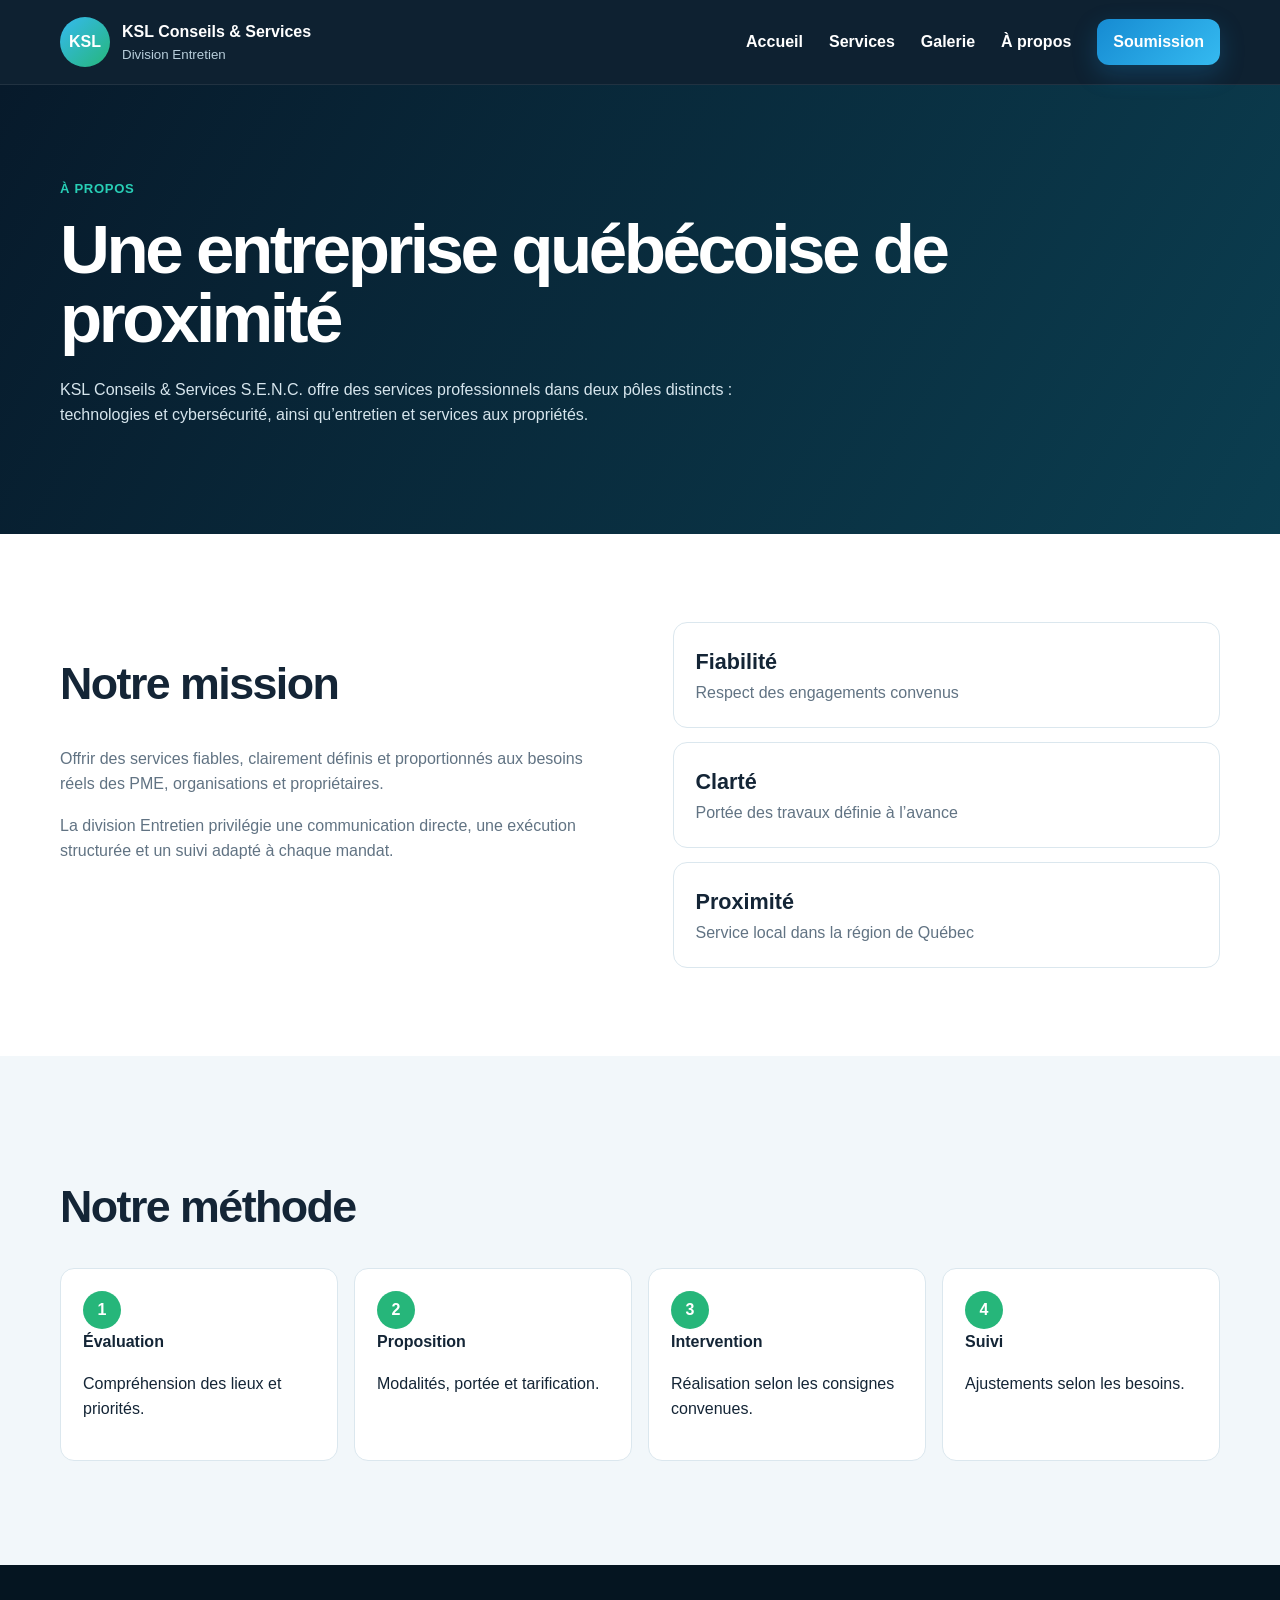
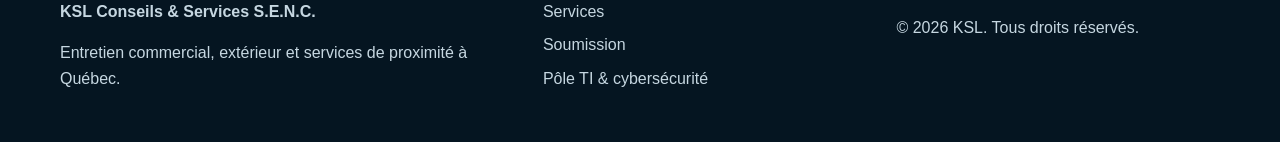
==== a-propos.html @ 9a9178e4 "Création du site KSL Entretien" ====
<!doctype html>
<html lang="fr">
<head>
  <meta charset="utf-8">
  <meta name="viewport" content="width=device-width, initial-scale=1">
  <title>À propos | KSL Entretien</title>
  <meta name="description" content="À propos de KSL Conseils & Services S.E.N.C.">
  <link rel="icon" href="assets/img/favicon.svg" type="image/svg+xml">
  <link rel="stylesheet" href="assets/css/main.css">
</head>
<body>
<a class="skip" href="#main">Aller au contenu</a>
<header class="header">
  <div class="container nav-wrap">
    <a class="brand" href="index.html">
      <span class="logo">KSL</span>
      <span><strong>KSL Conseils &amp; Services</strong><small>Division Entretien</small></span>
    </a>
    <button class="menu-btn" aria-expanded="false">Menu</button>
    <nav class="nav">
      <a href="index.html">Accueil</a>
      <a href="services.html">Services</a>
      <a href="galerie.html">Galerie</a>
      <a href="a-propos.html">À propos</a>
      <a class="btn small" href="soumission.html">Soumission</a>
    </nav>
  </div>
</header>
<main id="main">

<section class="page-hero"><div class="container"><span class="eyebrow">À propos</span><h1>Une entreprise québécoise de proximité</h1><p>KSL Conseils &amp; Services S.E.N.C. offre des services professionnels dans deux pôles distincts : technologies et cybersécurité, ainsi qu’entretien et services aux propriétés.</p></div></section>
<section class="section">
  <div class="container split">
    <div><h2>Notre mission</h2><p>Offrir des services fiables, clairement définis et proportionnés aux besoins réels des PME, organisations et propriétaires.</p><p>La division Entretien privilégie une communication directe, une exécution structurée et un suivi adapté à chaque mandat.</p></div>
    <div class="facts"><div><strong>Fiabilité</strong><span>Respect des engagements convenus</span></div><div><strong>Clarté</strong><span>Portée des travaux définie à l’avance</span></div><div><strong>Proximité</strong><span>Service local dans la région de Québec</span></div></div>
  </div>
</section>
<section class="section alt">
  <div class="container"><h2>Notre méthode</h2><ol class="steps"><li><b>1</b><div><strong>Évaluation</strong><p>Compréhension des lieux et priorités.</p></div></li><li><b>2</b><div><strong>Proposition</strong><p>Modalités, portée et tarification.</p></div></li><li><b>3</b><div><strong>Intervention</strong><p>Réalisation selon les consignes convenues.</p></div></li><li><b>4</b><div><strong>Suivi</strong><p>Ajustements selon les besoins.</p></div></li></ol></div>
</section>

</main>
<footer class="footer">
  <div class="container footer-grid">
    <div><strong>KSL Conseils &amp; Services S.E.N.C.</strong><p>Entretien commercial, extérieur et services de proximité à Québec.</p></div>
    <div><a href="services.html">Services</a><a href="soumission.html">Soumission</a><a href="https://ti.kslsolutionquebec.ca/">Pôle TI &amp; cybersécurité</a></div>
    <div><p>© <span id="year"></span> KSL. Tous droits réservés.</p></div>
  </div>
</footer>
<a id="whatsapp" class="whatsapp" href="#" target="_blank" rel="noopener">WhatsApp</a>
<script src="config.js"></script>
<script src="assets/js/app.js"></script>
</body>
</html>
---- assets/css/main.css ----
:root{--navy:#071a2b;--navy2:#0b2d46;--blue:#168bd2;--cyan:#35baf0;--green:#26b67a;--white:#fff;--ink:#142536;--muted:#617383;--soft:#f2f7fa;--line:#dbe7ee;--radius:18px;--shadow:0 18px 45px rgba(7,26,43,.12)}*{box-sizing:border-box}html{scroll-behavior:smooth}body{margin:0;font-family:Inter,Segoe UI,Arial,sans-serif;color:var(--ink);line-height:1.6;background:#fff}a{color:inherit}.container{width:min(1160px,calc(100% - 40px));margin:auto}.skip{position:absolute;left:-9999px}.skip:focus{left:10px;top:10px;background:#fff;padding:10px;z-index:100}.header{position:sticky;top:0;z-index:50;background:rgba(7,26,43,.97);border-bottom:1px solid rgba(255,255,255,.08)}.nav-wrap{height:84px;display:flex;align-items:center;justify-content:space-between}.brand{display:flex;align-items:center;gap:12px;color:#fff;text-decoration:none}.brand strong,.brand small{display:block}.brand small{color:#b8cedb}.logo{width:50px;height:50px;border-radius:50%;display:grid;place-items:center;background:linear-gradient(135deg,var(--cyan),var(--green));font-weight:900}.nav{display:flex;align-items:center;gap:26px}.nav a{color:#fff;text-decoration:none;font-weight:800}.menu-btn{display:none;background:transparent;color:#fff;border:1px solid #678;padding:8px 12px;border-radius:8px}.btn{display:inline-flex;justify-content:center;align-items:center;padding:14px 22px;border:0;border-radius:12px;background:linear-gradient(135deg,var(--blue),var(--cyan));color:#fff;text-decoration:none;font-weight:900;cursor:pointer;box-shadow:0 9px 25px rgba(22,139,210,.25)}.btn.small{padding:10px 16px}.btn.ghost{background:transparent;border:1px solid rgba(255,255,255,.45);box-shadow:none}.btn.block{width:100%}.hero{background:radial-gradient(circle at 78% 25%,rgba(53,186,240,.28),transparent 28%),linear-gradient(115deg,#061624,#0a2b44 65%,#0b4753);color:#fff}.hero-grid{min-height:690px;padding:100px 0 80px;display:grid;grid-template-columns:1.25fr .75fr;gap:70px;align-items:center}.eyebrow{color:#28cfb6;font-weight:900;letter-spacing:.05em;text-transform:uppercase;font-size:.82rem}.hero h1,.page-hero h1{font-size:clamp(2.7rem,5.4vw,5.5rem);line-height:1;margin:14px 0 24px;letter-spacing:-.05em}.lead{font-size:1.2rem;color:#d7e7f0;max-width:760px}.actions{display:flex;gap:12px;margin:30px 0}.trust{display:grid;grid-template-columns:repeat(3,1fr);gap:12px;margin-top:32px}.trust div{padding:18px;border:1px solid rgba(255,255,255,.14);border-radius:14px;background:rgba(255,255,255,.05)}.trust strong,.trust span{display:block}.trust span{color:#bad0dc;font-size:.9rem}.hero-card{background:#fff;color:var(--ink);padding:32px;border-radius:var(--radius);box-shadow:var(--shadow)}.hero-card h2{margin-top:0}.page-hero{padding:90px 0;background:linear-gradient(120deg,#071a2b,#0b3e50);color:#fff}.page-hero p{max-width:760px;color:#d6e5ed}.section{padding:88px 0}.alt{background:var(--soft)}.section-head{max-width:760px;margin-bottom:34px}.section h2{font-size:clamp(2rem,3.5vw,3.2rem);line-height:1.1;letter-spacing:-.035em}.cards{display:grid;gap:22px}.cards.three{grid-template-columns:repeat(3,1fr)}.cards.two{grid-template-columns:repeat(2,1fr)}.card,.service-card{padding:28px;border:1px solid var(--line);border-radius:var(--radius);background:#fff;box-shadow:0 10px 30px rgba(7,26,43,.06)}.service-card>span{display:grid;place-items:center;width:46px;height:46px;border-radius:12px;background:var(--soft);color:var(--blue);font-weight:900}.service-card h2{font-size:1.5rem}.card p,.service-card p,.service-card li,.split p{color:var(--muted)}.split{display:grid;grid-template-columns:1fr 1fr;gap:65px;align-items:start}.facts{display:grid;gap:14px}.facts div{padding:22px;background:#fff;border:1px solid var(--line);border-radius:14px}.facts strong,.facts span{display:block}.facts strong{font-size:1.35rem}.facts span{color:var(--muted)}.text-link{color:var(--blue);font-weight:900;text-decoration:none}.cta{padding:65px 0;background:var(--navy);color:#fff;text-align:center}.gallery{display:grid;grid-template-columns:repeat(2,1fr);gap:22px}.gallery article{border:1px solid var(--line);border-radius:var(--radius);overflow:hidden;background:#fff}.gallery article h3,.gallery article p{padding:0 22px}.gallery article p{padding-bottom:20px;color:var(--muted)}.placeholder{height:260px;display:grid;place-items:center;background:linear-gradient(135deg,#dfeaf0,#eef7fa);color:#6c7f8d;font-weight:900}.steps{display:grid;grid-template-columns:repeat(4,1fr);gap:16px;list-style:none;padding:0}.steps li{padding:22px;background:#fff;border:1px solid var(--line);border-radius:14px}.steps b{display:grid;place-items:center;width:38px;height:38px;border-radius:50%;background:var(--green);color:#fff}.contact-grid{display:grid;grid-template-columns:.75fr 1.25fr;gap:55px}.contact-box{padding:22px;background:var(--soft);border-radius:14px}.form{display:grid;grid-template-columns:1fr 1fr;gap:16px;padding:28px;border:1px solid var(--line);border-radius:var(--radius);box-shadow:var(--shadow)}.form label{display:grid;gap:7px;font-weight:800}.full{grid-column:1/-1}input,select,textarea{font:inherit;padding:12px 13px;border:1px solid #bdd0db;border-radius:10px;width:100%}.footer{background:#051521;color:#c6d7e1;padding:34px 0}.footer-grid{display:grid;grid-template-columns:1.4fr 1fr 1fr;gap:30px}.footer a{display:block;text-decoration:none;margin-bottom:8px}.whatsapp{position:fixed;right:18px;bottom:18px;background:#19c96f;color:#fff;text-decoration:none;padding:13px 18px;border-radius:999px;font-weight:900;box-shadow:0 10px 30px rgba(0,0,0,.22)}@media(max-width:900px){.menu-btn{display:block}.nav{display:none;position:absolute;top:84px;left:0;right:0;background:var(--navy);padding:22px;flex-direction:column;align-items:flex-start}.nav.open{display:flex}.hero-grid,.split,.contact-grid{grid-template-columns:1fr}.cards.three,.steps{grid-template-columns:repeat(2,1fr)}}@media(max-width:650px){.container{width:min(100% - 26px,1160px)}.brand small{display:none}.hero h1,.page-hero h1{font-size:3rem}.actions{flex-direction:column}.trust,.cards.three,.cards.two,.gallery,.steps,.form,.footer-grid{grid-template-columns:1fr}.full{grid-column:1}.section{padding:68px 0}}
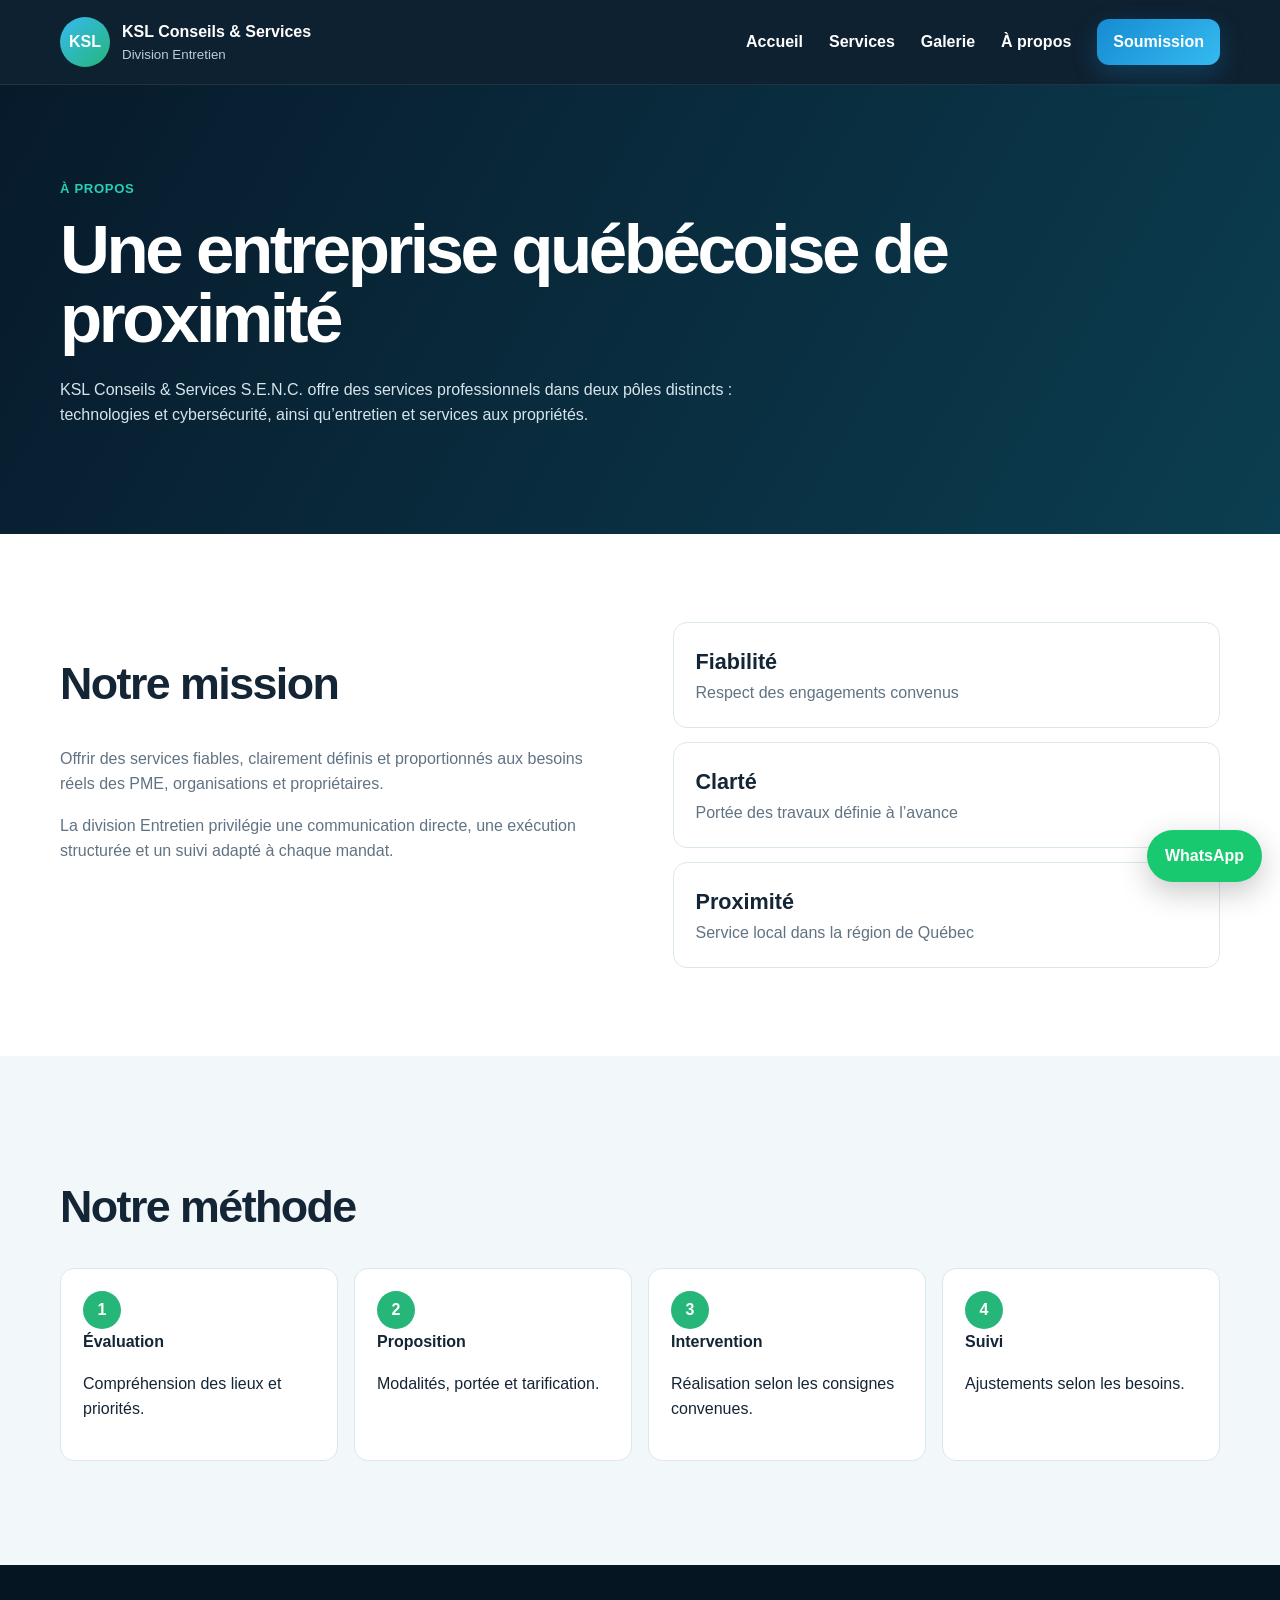
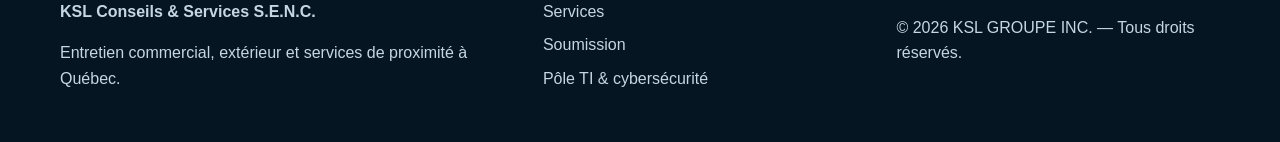
==== commit 6dc3207b: "Mise à jour globale identité KSL Entretien" ====
--- a/a-propos.html
+++ b/a-propos.html
@@ -4,7 +4,7 @@
   <meta charset="utf-8">
   <meta name="viewport" content="width=device-width, initial-scale=1">
   <title>À propos | KSL Entretien</title>
-  <meta name="description" content="À propos de KSL Conseils & Services S.E.N.C.">
+  <meta name="description" content="À propos de KSL GROUPE INC.">
   <link rel="icon" href="assets/img/favicon.svg" type="image/svg+xml">
   <link rel="stylesheet" href="assets/css/main.css">
 </head>
@@ -43,8 +43,8 @@
 <footer class="footer">
   <div class="container footer-grid">
     <div><strong>KSL Conseils &amp; Services S.E.N.C.</strong><p>Entretien commercial, extérieur et services de proximité à Québec.</p></div>
-    <div><a href="services.html">Services</a><a href="soumission.html">Soumission</a><a href="https://ti.kslsolutionquebec.ca/">Pôle TI &amp; cybersécurité</a></div>
-    <div><p>© <span id="year"></span> KSL. Tous droits réservés.</p></div>
+    <div><a href="services.html">Services</a><a href="soumission.html">Soumission</a><a href="https://technologies.kslgroupe.ca/">Pôle TI &amp; cybersécurité</a></div>
+    <div><p>© <span id="year"></span> KSL GROUPE INC. — Tous droits réservés.</p></div>
   </div>
 </footer>
 <a id="whatsapp" class="whatsapp" href="#" target="_blank" rel="noopener">WhatsApp</a>
--- a/assets/css/main.css
+++ b/assets/css/main.css
@@ -1 +1,7 @@
-:root{--navy:#071a2b;--navy2:#0b2d46;--blue:#168bd2;--cyan:#35baf0;--green:#26b67a;--white:#fff;--ink:#142536;--muted:#617383;--soft:#f2f7fa;--line:#dbe7ee;--radius:18px;--shadow:0 18px 45px rgba(7,26,43,.12)}*{box-sizing:border-box}html{scroll-behavior:smooth}body{margin:0;font-family:Inter,Segoe UI,Arial,sans-serif;color:var(--ink);line-height:1.6;background:#fff}a{color:inherit}.container{width:min(1160px,calc(100% - 40px));margin:auto}.skip{position:absolute;left:-9999px}.skip:focus{left:10px;top:10px;background:#fff;padding:10px;z-index:100}.header{position:sticky;top:0;z-index:50;background:rgba(7,26,43,.97);border-bottom:1px solid rgba(255,255,255,.08)}.nav-wrap{height:84px;display:flex;align-items:center;justify-content:space-between}.brand{display:flex;align-items:center;gap:12px;color:#fff;text-decoration:none}.brand strong,.brand small{display:block}.brand small{color:#b8cedb}.logo{width:50px;height:50px;border-radius:50%;display:grid;place-items:center;background:linear-gradient(135deg,var(--cyan),var(--green));font-weight:900}.nav{display:flex;align-items:center;gap:26px}.nav a{color:#fff;text-decoration:none;font-weight:800}.menu-btn{display:none;background:transparent;color:#fff;border:1px solid #678;padding:8px 12px;border-radius:8px}.btn{display:inline-flex;justify-content:center;align-items:center;padding:14px 22px;border:0;border-radius:12px;background:linear-gradient(135deg,var(--blue),var(--cyan));color:#fff;text-decoration:none;font-weight:900;cursor:pointer;box-shadow:0 9px 25px rgba(22,139,210,.25)}.btn.small{padding:10px 16px}.btn.ghost{background:transparent;border:1px solid rgba(255,255,255,.45);box-shadow:none}.btn.block{width:100%}.hero{background:radial-gradient(circle at 78% 25%,rgba(53,186,240,.28),transparent 28%),linear-gradient(115deg,#061624,#0a2b44 65%,#0b4753);color:#fff}.hero-grid{min-height:690px;padding:100px 0 80px;display:grid;grid-template-columns:1.25fr .75fr;gap:70px;align-items:center}.eyebrow{color:#28cfb6;font-weight:900;letter-spacing:.05em;text-transform:uppercase;font-size:.82rem}.hero h1,.page-hero h1{font-size:clamp(2.7rem,5.4vw,5.5rem);line-height:1;margin:14px 0 24px;letter-spacing:-.05em}.lead{font-size:1.2rem;color:#d7e7f0;max-width:760px}.actions{display:flex;gap:12px;margin:30px 0}.trust{display:grid;grid-template-columns:repeat(3,1fr);gap:12px;margin-top:32px}.trust div{padding:18px;border:1px solid rgba(255,255,255,.14);border-radius:14px;background:rgba(255,255,255,.05)}.trust strong,.trust span{display:block}.trust span{color:#bad0dc;font-size:.9rem}.hero-card{background:#fff;color:var(--ink);padding:32px;border-radius:var(--radius);box-shadow:var(--shadow)}.hero-card h2{margin-top:0}.page-hero{padding:90px 0;background:linear-gradient(120deg,#071a2b,#0b3e50);color:#fff}.page-hero p{max-width:760px;color:#d6e5ed}.section{padding:88px 0}.alt{background:var(--soft)}.section-head{max-width:760px;margin-bottom:34px}.section h2{font-size:clamp(2rem,3.5vw,3.2rem);line-height:1.1;letter-spacing:-.035em}.cards{display:grid;gap:22px}.cards.three{grid-template-columns:repeat(3,1fr)}.cards.two{grid-template-columns:repeat(2,1fr)}.card,.service-card{padding:28px;border:1px solid var(--line);border-radius:var(--radius);background:#fff;box-shadow:0 10px 30px rgba(7,26,43,.06)}.service-card>span{display:grid;place-items:center;width:46px;height:46px;border-radius:12px;background:var(--soft);color:var(--blue);font-weight:900}.service-card h2{font-size:1.5rem}.card p,.service-card p,.service-card li,.split p{color:var(--muted)}.split{display:grid;grid-template-columns:1fr 1fr;gap:65px;align-items:start}.facts{display:grid;gap:14px}.facts div{padding:22px;background:#fff;border:1px solid var(--line);border-radius:14px}.facts strong,.facts span{display:block}.facts strong{font-size:1.35rem}.facts span{color:var(--muted)}.text-link{color:var(--blue);font-weight:900;text-decoration:none}.cta{padding:65px 0;background:var(--navy);color:#fff;text-align:center}.gallery{display:grid;grid-template-columns:repeat(2,1fr);gap:22px}.gallery article{border:1px solid var(--line);border-radius:var(--radius);overflow:hidden;background:#fff}.gallery article h3,.gallery article p{padding:0 22px}.gallery article p{padding-bottom:20px;color:var(--muted)}.placeholder{height:260px;display:grid;place-items:center;background:linear-gradient(135deg,#dfeaf0,#eef7fa);color:#6c7f8d;font-weight:900}.steps{display:grid;grid-template-columns:repeat(4,1fr);gap:16px;list-style:none;padding:0}.steps li{padding:22px;background:#fff;border:1px solid var(--line);border-radius:14px}.steps b{display:grid;place-items:center;width:38px;height:38px;border-radius:50%;background:var(--green);color:#fff}.contact-grid{display:grid;grid-template-columns:.75fr 1.25fr;gap:55px}.contact-box{padding:22px;background:var(--soft);border-radius:14px}.form{display:grid;grid-template-columns:1fr 1fr;gap:16px;padding:28px;border:1px solid var(--line);border-radius:var(--radius);box-shadow:var(--shadow)}.form label{display:grid;gap:7px;font-weight:800}.full{grid-column:1/-1}input,select,textarea{font:inherit;padding:12px 13px;border:1px solid #bdd0db;border-radius:10px;width:100%}.footer{background:#051521;color:#c6d7e1;padding:34px 0}.footer-grid{display:grid;grid-template-columns:1.4fr 1fr 1fr;gap:30px}.footer a{display:block;text-decoration:none;margin-bottom:8px}.whatsapp{position:fixed;right:18px;bottom:18px;background:#19c96f;color:#fff;text-decoration:none;padding:13px 18px;border-radius:999px;font-weight:900;box-shadow:0 10px 30px rgba(0,0,0,.22)}@media(max-width:900px){.menu-btn{display:block}.nav{display:none;position:absolute;top:84px;left:0;right:0;background:var(--navy);padding:22px;flex-direction:column;align-items:flex-start}.nav.open{display:flex}.hero-grid,.split,.contact-grid{grid-template-columns:1fr}.cards.three,.steps{grid-template-columns:repeat(2,1fr)}}@media(max-width:650px){.container{width:min(100% - 26px,1160px)}.brand small{display:none}.hero h1,.page-hero h1{font-size:3rem}.actions{flex-direction:column}.trust,.cards.three,.cards.two,.gallery,.steps,.form,.footer-grid{grid-template-columns:1fr}.full{grid-column:1}.section{padding:68px 0}}+:root{--navy:#071a2b;--navy2:#0b2d46;--blue:#168bd2;--cyan:#35baf0;--green:#26b67a;--white:#fff;--ink:#142536;--muted:#617383;--soft:#f2f7fa;--line:#dbe7ee;--radius:18px;--shadow:0 18px 45px rgba(7,26,43,.12)}*{box-sizing:border-box}html{scroll-behavior:smooth}body{margin:0;font-family:Inter,Segoe UI,Arial,sans-serif;color:var(--ink);line-height:1.6;background:#fff}a{color:inherit}.container{width:min(1160px,calc(100% - 40px));margin:auto}.skip{position:absolute;left:-9999px}.skip:focus{left:10px;top:10px;background:#fff;padding:10px;z-index:100}.header{position:sticky;top:0;z-index:50;background:rgba(7,26,43,.97);border-bottom:1px solid rgba(255,255,255,.08)}.nav-wrap{height:84px;display:flex;align-items:center;justify-content:space-between}.brand{display:flex;align-items:center;gap:12px;color:#fff;text-decoration:none}.brand strong,.brand small{display:block}.brand small{color:#b8cedb}.logo{width:50px;height:50px;border-radius:50%;display:grid;place-items:center;background:linear-gradient(135deg,var(--cyan),var(--green));font-weight:900}.nav{display:flex;align-items:center;gap:26px}.nav a{color:#fff;text-decoration:none;font-weight:800}.menu-btn{display:none;background:transparent;color:#fff;border:1px solid #678;padding:8px 12px;border-radius:8px}.btn{display:inline-flex;justify-content:center;align-items:center;padding:14px 22px;border:0;border-radius:12px;background:linear-gradient(135deg,var(--blue),var(--cyan));color:#fff;text-decoration:none;font-weight:900;cursor:pointer;box-shadow:0 9px 25px rgba(22,139,210,.25)}.btn.small{padding:10px 16px}.btn.ghost{background:transparent;border:1px solid rgba(255,255,255,.45);box-shadow:none}.btn.block{width:100%}.hero{background:radial-gradient(circle at 78% 25%,rgba(53,186,240,.28),transparent 28%),linear-gradient(115deg,#061624,#0a2b44 65%,#0b4753);color:#fff}.hero-grid{min-height:690px;padding:100px 0 80px;display:grid;grid-template-columns:1.25fr .75fr;gap:70px;align-items:center}.eyebrow{color:#28cfb6;font-weight:900;letter-spacing:.05em;text-transform:uppercase;font-size:.82rem}.hero h1,.page-hero h1{font-size:clamp(2.7rem,5.4vw,5.5rem);line-height:1;margin:14px 0 24px;letter-spacing:-.05em}.lead{font-size:1.2rem;color:#d7e7f0;max-width:760px}.actions{display:flex;gap:12px;margin:30px 0}.trust{display:grid;grid-template-columns:repeat(3,1fr);gap:12px;margin-top:32px}.trust div{padding:18px;border:1px solid rgba(255,255,255,.14);border-radius:14px;background:rgba(255,255,255,.05)}.trust strong,.trust span{display:block}.trust span{color:#bad0dc;font-size:.9rem}.hero-card{background:#fff;color:var(--ink);padding:32px;border-radius:var(--radius);box-shadow:var(--shadow)}.hero-card h2{margin-top:0}.page-hero{padding:90px 0;background:linear-gradient(120deg,#071a2b,#0b3e50);color:#fff}.page-hero p{max-width:760px;color:#d6e5ed}.section{padding:88px 0}.alt{background:var(--soft)}.section-head{max-width:760px;margin-bottom:34px}.section h2{font-size:clamp(2rem,3.5vw,3.2rem);line-height:1.1;letter-spacing:-.035em}.cards{display:grid;gap:22px}.cards.three{grid-template-columns:repeat(3,1fr)}.cards.two{grid-template-columns:repeat(2,1fr)}.card,.service-card{padding:28px;border:1px solid var(--line);border-radius:var(--radius);background:#fff;box-shadow:0 10px 30px rgba(7,26,43,.06)}.service-card>span{display:grid;place-items:center;width:46px;height:46px;border-radius:12px;background:var(--soft);color:var(--blue);font-weight:900}.service-card h2{font-size:1.5rem}.card p,.service-card p,.service-card li,.split p{color:var(--muted)}.split{display:grid;grid-template-columns:1fr 1fr;gap:65px;align-items:start}.facts{display:grid;gap:14px}.facts div{padding:22px;background:#fff;border:1px solid var(--line);border-radius:14px}.facts strong,.facts span{display:block}.facts strong{font-size:1.35rem}.facts span{color:var(--muted)}.text-link{color:var(--blue);font-weight:900;text-decoration:none}.cta{padding:65px 0;background:var(--navy);color:#fff;text-align:center}.gallery{display:grid;grid-template-columns:repeat(2,1fr);gap:22px}.gallery article{border:1px solid var(--line);border-radius:var(--radius);overflow:hidden;background:#fff}.gallery article h3,.gallery article p{padding:0 22px}.gallery article p{padding-bottom:20px;color:var(--muted)}.placeholder{height:260px;display:grid;place-items:center;background:linear-gradient(135deg,#dfeaf0,#eef7fa);color:#6c7f8d;font-weight:900}.steps{display:grid;grid-template-columns:repeat(4,1fr);gap:16px;list-style:none;padding:0}.steps li{padding:22px;background:#fff;border:1px solid var(--line);border-radius:14px}.steps b{display:grid;place-items:center;width:38px;height:38px;border-radius:50%;background:var(--green);color:#fff}.contact-grid{display:grid;grid-template-columns:.75fr 1.25fr;gap:55px}.contact-box{padding:22px;background:var(--soft);border-radius:14px}.form{display:grid;grid-template-columns:1fr 1fr;gap:16px;padding:28px;border:1px solid var(--line);border-radius:var(--radius);box-shadow:var(--shadow)}.form label{display:grid;gap:7px;font-weight:800}.full{grid-column:1/-1}input,select,textarea{font:inherit;padding:12px 13px;border:1px solid #bdd0db;border-radius:10px;width:100%}.footer{background:#051521;color:#c6d7e1;padding:34px 0}.footer-grid{display:grid;grid-template-columns:1.4fr 1fr 1fr;gap:30px}.footer a{display:block;text-decoration:none;margin-bottom:8px}.whatsapp{position:fixed;right:18px;bottom:18px;background:#19c96f;color:#fff;text-decoration:none;padding:13px 18px;border-radius:999px;font-weight:900;box-shadow:0 10px 30px rgba(0,0,0,.22)}@media(max-width:900px){.menu-btn{display:block}.nav{display:none;position:absolute;top:84px;left:0;right:0;background:var(--navy);padding:22px;flex-direction:column;align-items:flex-start}.nav.open{display:flex}.hero-grid,.split,.contact-grid{grid-template-columns:1fr}.cards.three,.steps{grid-template-columns:repeat(2,1fr)}}@media(max-width:650px){.container{width:min(100% - 26px,1160px)}.brand small{display:none}.hero h1,.page-hero h1{font-size:3rem}.actions{flex-direction:column}.trust,.cards.three,.cards.two,.gallery,.steps,.form,.footer-grid{grid-template-columns:1fr}.full{grid-column:1}.section{padding:68px 0}}
+.form-status{grid-column:1/-1;padding:14px 16px;border-radius:10px;font-weight:700}
+.form-status.success{background:#e8fbf3;color:#087b55;border:1px solid #2dc68b}
+.form-status.error{background:#fff0f0;color:#a52a2a;border:1px solid #e59a9a}
+.consent{display:flex!important;align-items:flex-start;gap:10px}
+.consent input{width:auto!important;margin-top:5px}
+.form button:disabled{opacity:.65;cursor:wait}
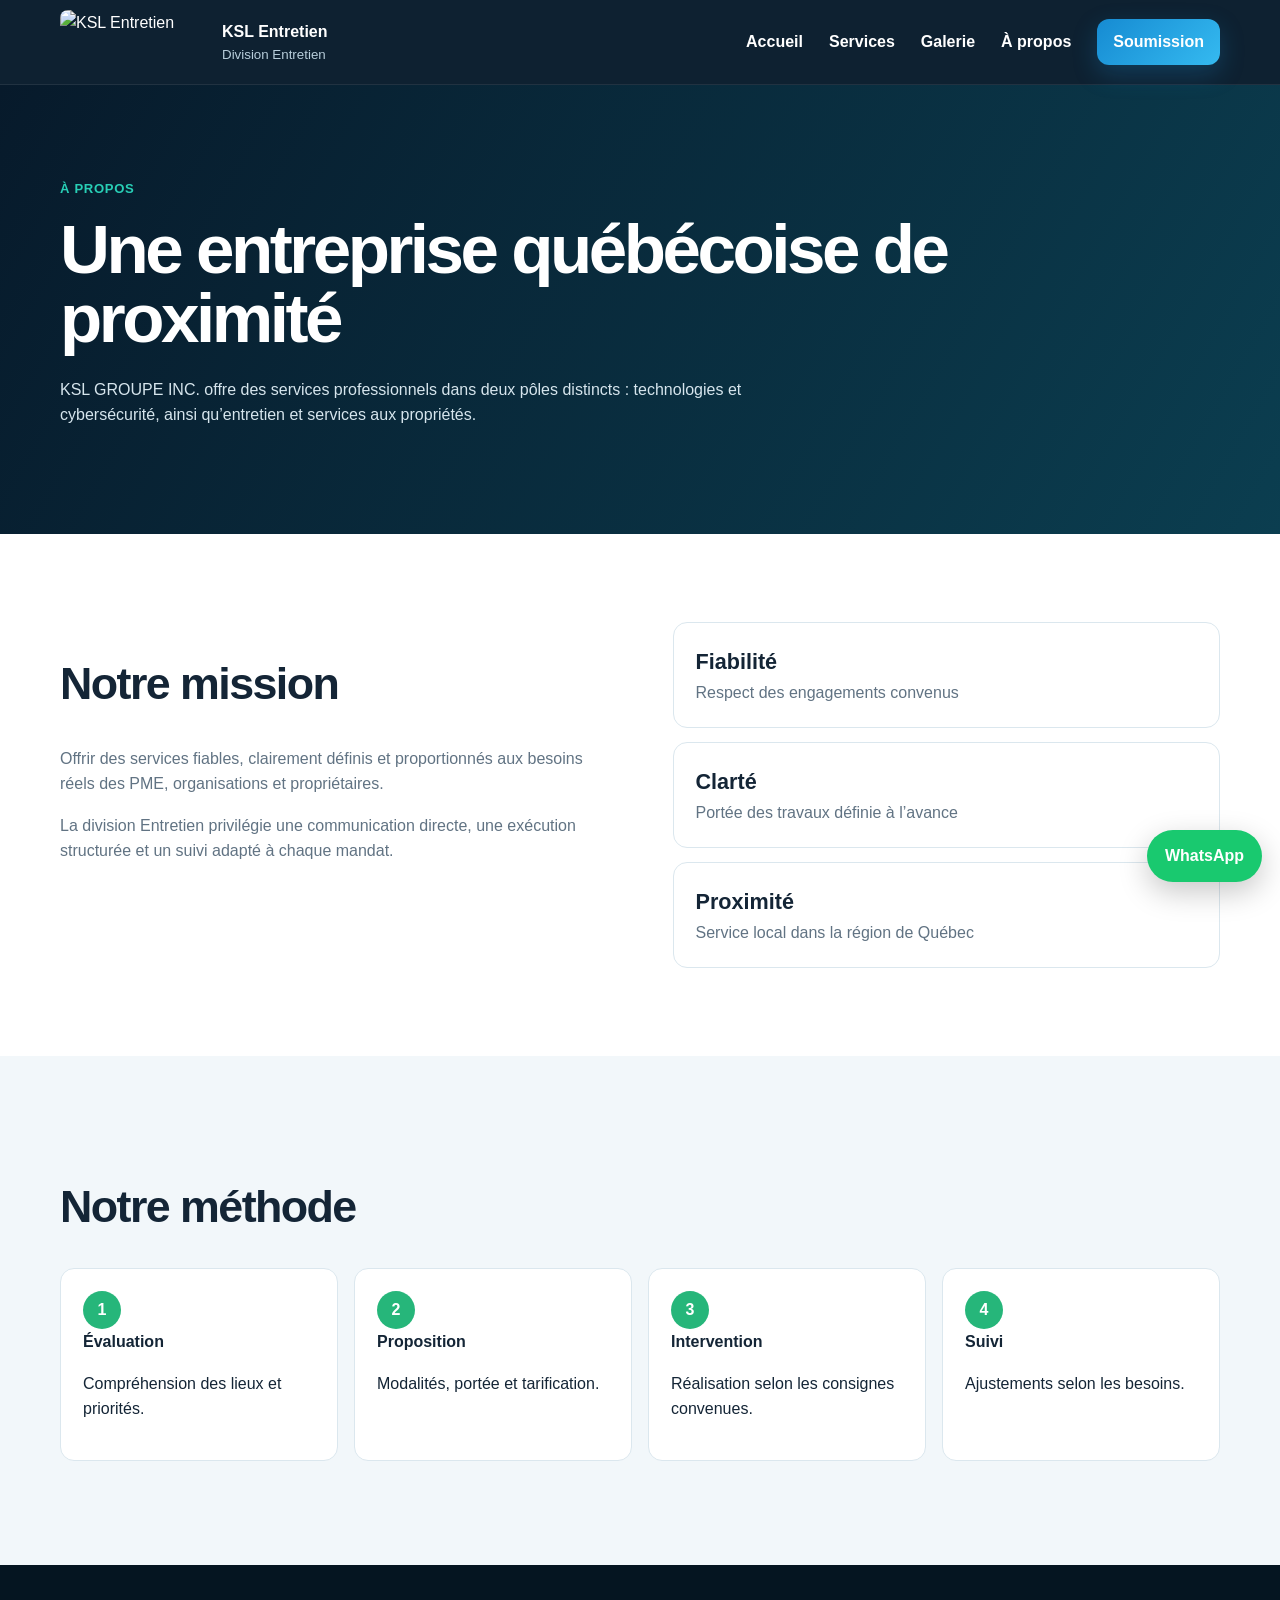
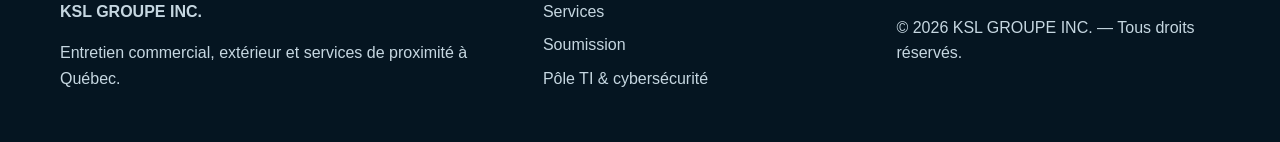
==== commit 47eba7bf: "Mise à jour logo et identité KSL Entretien" ====
--- a/a-propos.html
+++ b/a-propos.html
@@ -13,8 +13,8 @@
 <header class="header">
   <div class="container nav-wrap">
     <a class="brand" href="index.html">
-      <span class="logo">KSL</span>
-      <span><strong>KSL Conseils &amp; Services</strong><small>Division Entretien</small></span>
+      <img class="logo-img" src="/assets/img/logo-entretien.png" alt="KSL Entretien">
+      <span><strong>KSL Entretien</strong><small>Division Entretien</small></span>
     </a>
     <button class="menu-btn" aria-expanded="false">Menu</button>
     <nav class="nav">
@@ -28,7 +28,7 @@
 </header>
 <main id="main">
 
-<section class="page-hero"><div class="container"><span class="eyebrow">À propos</span><h1>Une entreprise québécoise de proximité</h1><p>KSL Conseils &amp; Services S.E.N.C. offre des services professionnels dans deux pôles distincts : technologies et cybersécurité, ainsi qu’entretien et services aux propriétés.</p></div></section>
+<section class="page-hero"><div class="container"><span class="eyebrow">À propos</span><h1>Une entreprise québécoise de proximité</h1><p>KSL GROUPE INC. offre des services professionnels dans deux pôles distincts : technologies et cybersécurité, ainsi qu’entretien et services aux propriétés.</p></div></section>
 <section class="section">
   <div class="container split">
     <div><h2>Notre mission</h2><p>Offrir des services fiables, clairement définis et proportionnés aux besoins réels des PME, organisations et propriétaires.</p><p>La division Entretien privilégie une communication directe, une exécution structurée et un suivi adapté à chaque mandat.</p></div>
@@ -42,7 +42,7 @@
 </main>
 <footer class="footer">
   <div class="container footer-grid">
-    <div><strong>KSL Conseils &amp; Services S.E.N.C.</strong><p>Entretien commercial, extérieur et services de proximité à Québec.</p></div>
+    <div><strong>KSL GROUPE INC.</strong><p>Entretien commercial, extérieur et services de proximité à Québec.</p></div>
     <div><a href="services.html">Services</a><a href="soumission.html">Soumission</a><a href="https://technologies.kslgroupe.ca/">Pôle TI &amp; cybersécurité</a></div>
     <div><p>© <span id="year"></span> KSL GROUPE INC. — Tous droits réservés.</p></div>
   </div>
--- a/assets/css/main.css
+++ b/assets/css/main.css
@@ -5,3 +5,17 @@
 .consent{display:flex!important;align-items:flex-start;gap:10px}
 .consent input{width:auto!important;margin-top:5px}
 .form button:disabled{opacity:.65;cursor:wait}
+.logo-img{
+  width:150px;
+  height:64px;
+  object-fit:contain;
+  display:block;
+  border-radius:8px;
+}
+
+@media(max-width:700px){
+  .logo-img{
+    width:120px;
+    height:52px;
+  }
+}
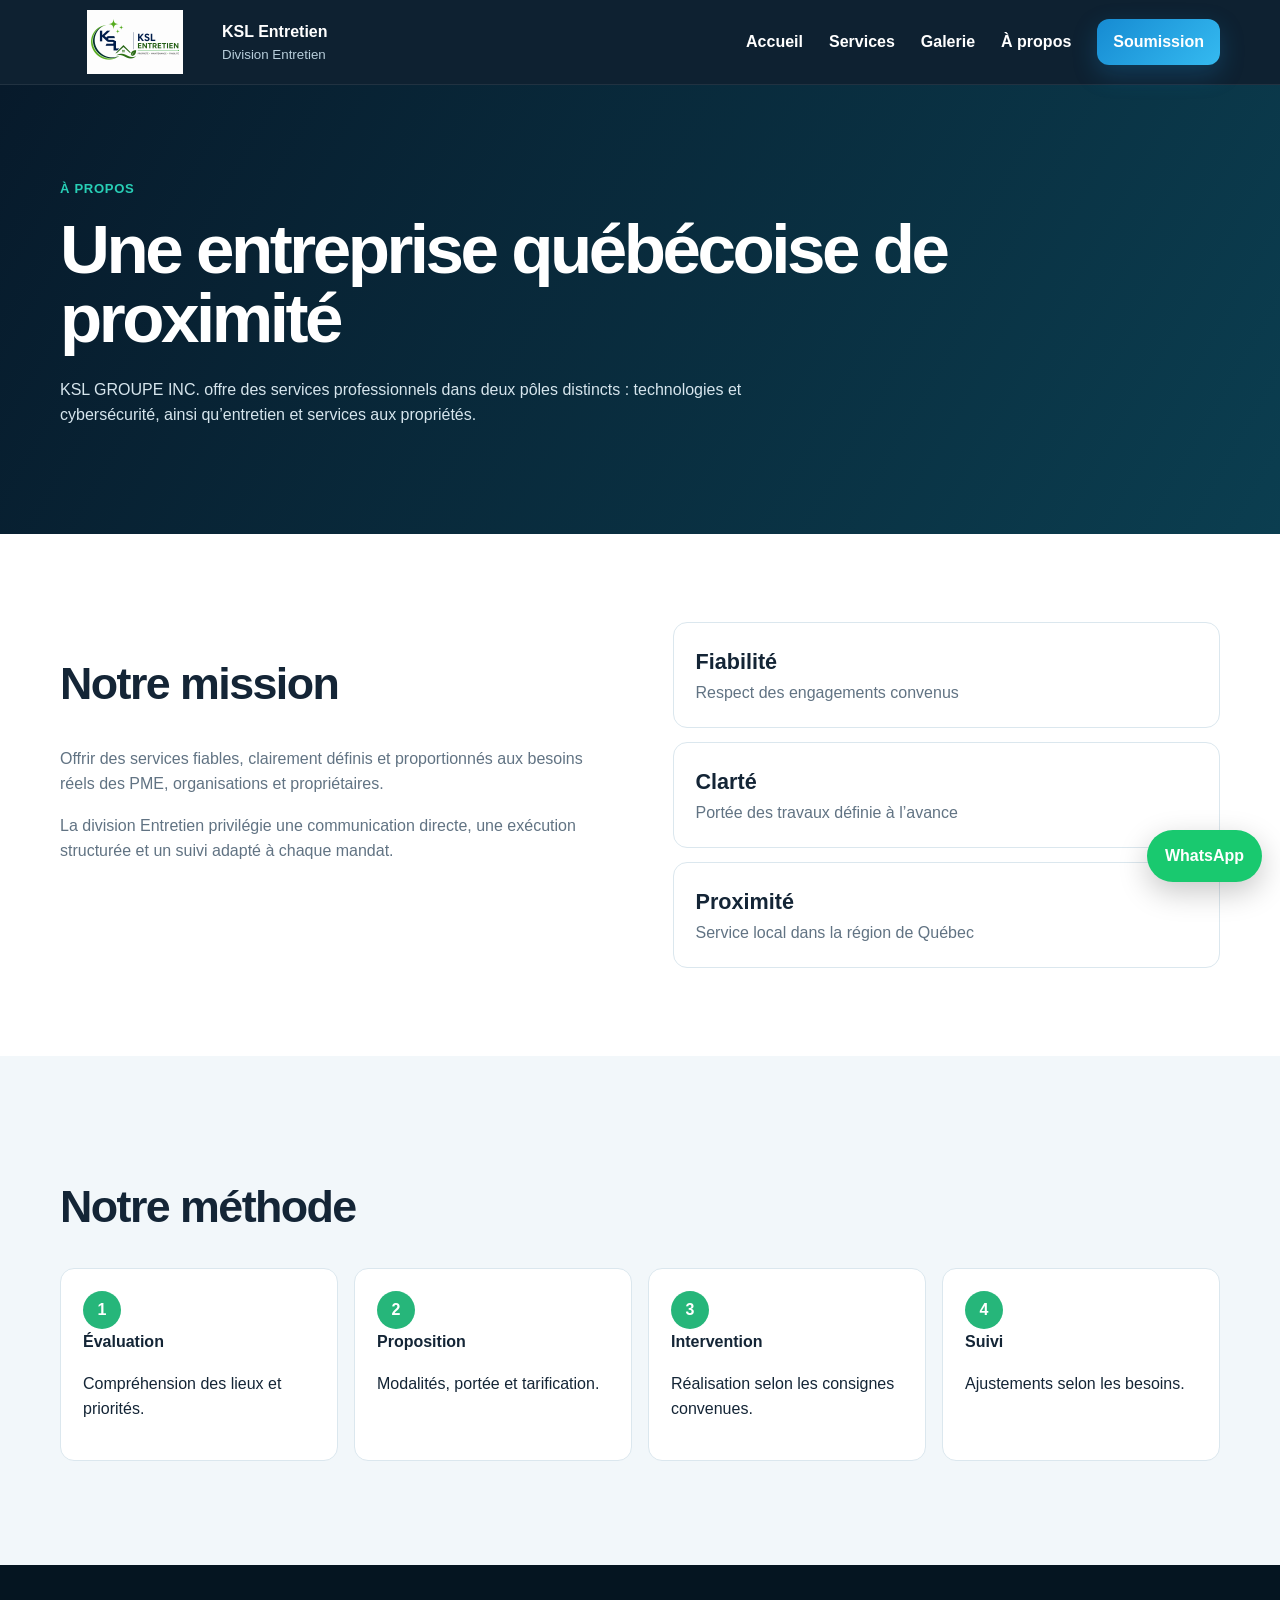
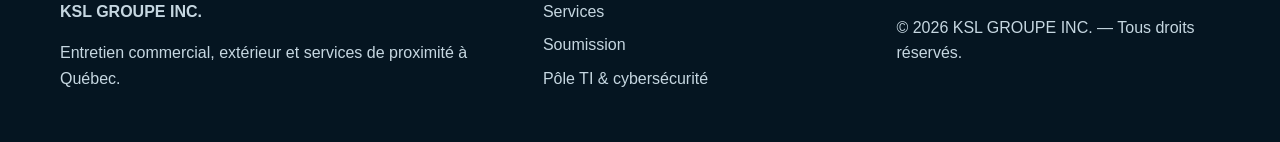
==== commit 69a1d371: "Correction logo et liens KSL Entretien" ====
--- a/a-propos.html
+++ b/a-propos.html
@@ -13,7 +13,7 @@
 <header class="header">
   <div class="container nav-wrap">
     <a class="brand" href="index.html">
-      <img class="logo-img" src="/assets/img/logo-entretien.png" alt="KSL Entretien">
+      <img class="logo-img" src="/assets/img/Logo.png" alt="KSL Entretien">
       <span><strong>KSL Entretien</strong><small>Division Entretien</small></span>
     </a>
     <button class="menu-btn" aria-expanded="false">Menu</button>
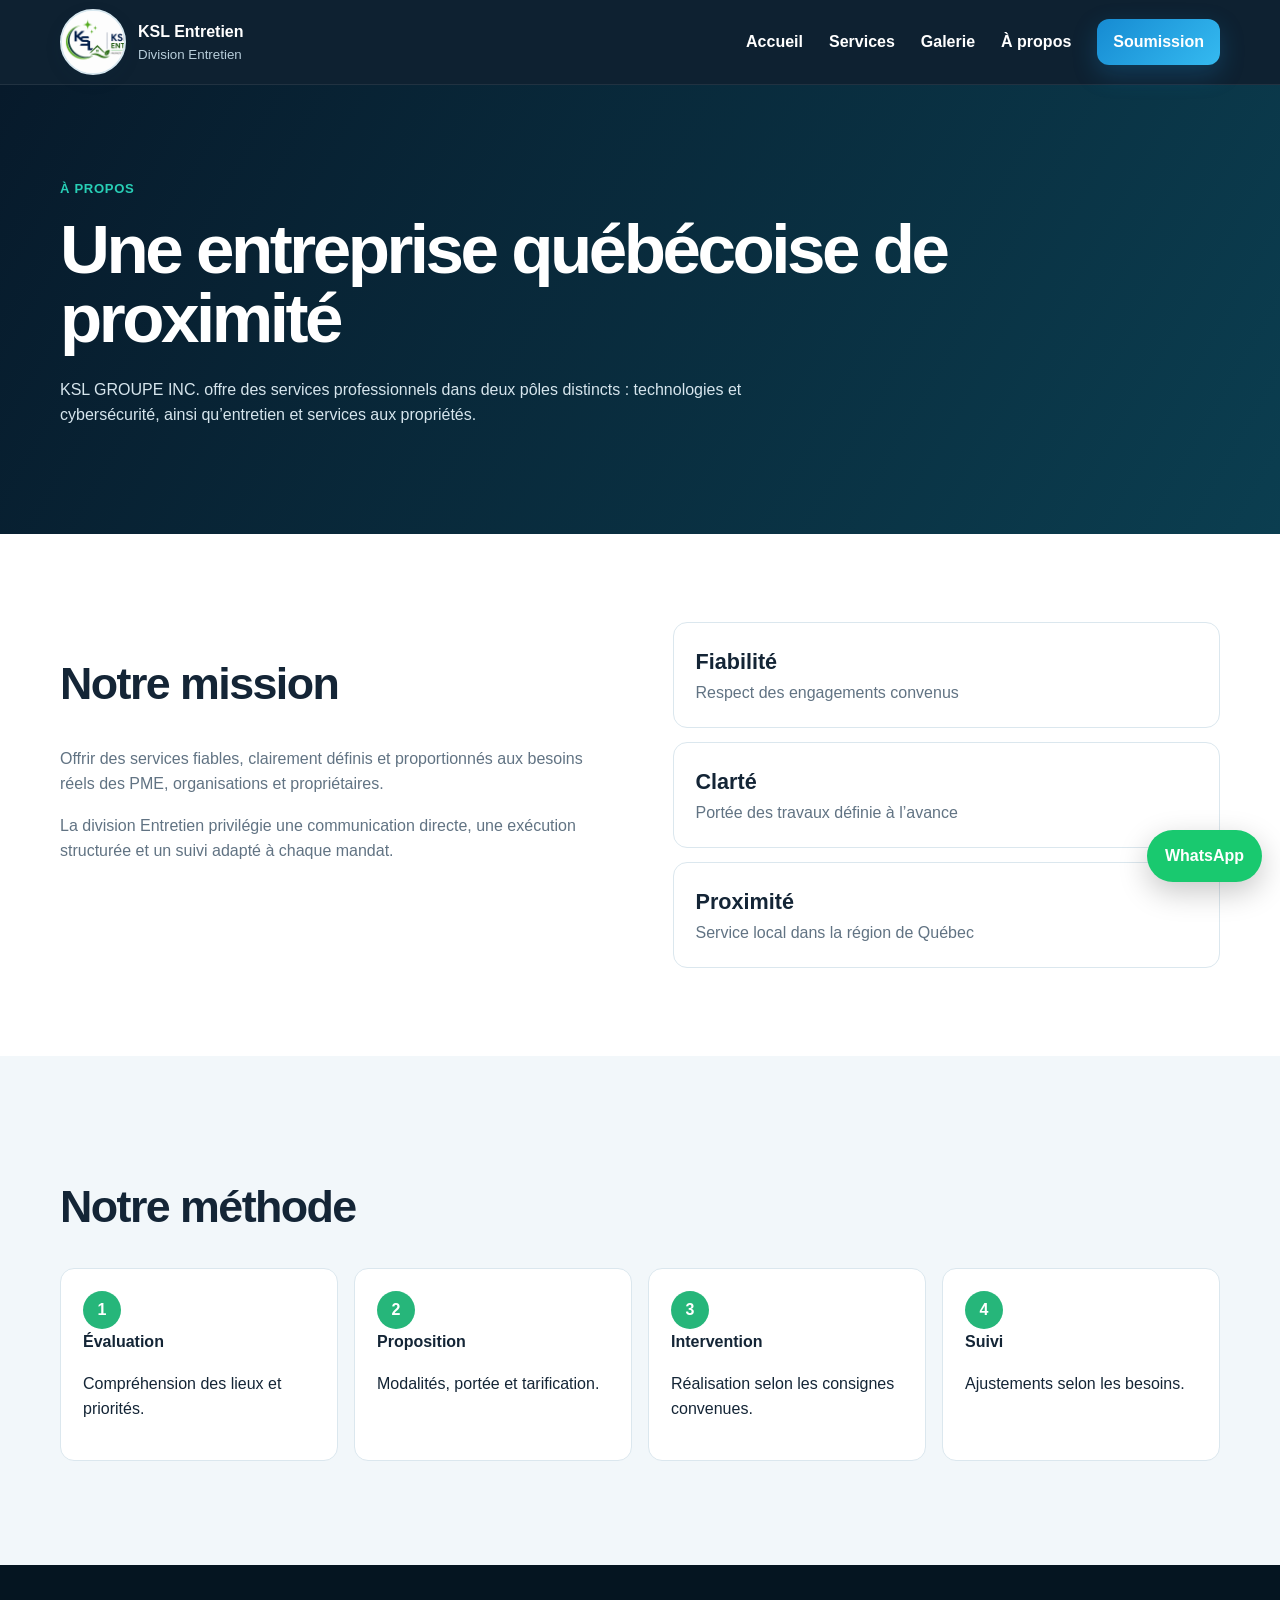
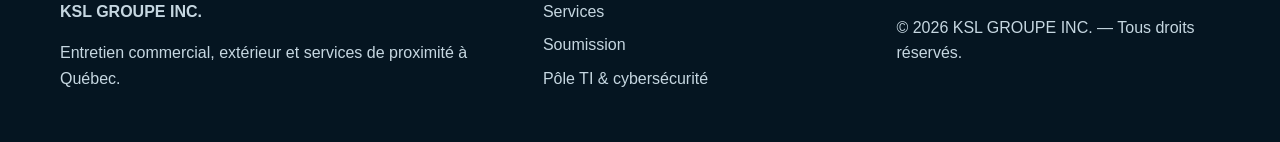
==== commit d2ac4f2e: "Présentation circulaire du logo KSL Entretien" ====
--- a/a-propos.html
+++ b/a-propos.html
@@ -13,7 +13,7 @@
 <header class="header">
   <div class="container nav-wrap">
     <a class="brand" href="index.html">
-      <img class="logo-img" src="/assets/img/Logo.png" alt="KSL Entretien">
+      <span class="logo-circle"><img class="logo-img" src="/assets/img/Logo.png" alt="KSL Entretien"></span>
       <span><strong>KSL Entretien</strong><small>Division Entretien</small></span>
     </a>
     <button class="menu-btn" aria-expanded="false">Menu</button>
--- a/assets/css/main.css
+++ b/assets/css/main.css
@@ -5,17 +5,34 @@
 .consent{display:flex!important;align-items:flex-start;gap:10px}
 .consent input{width:auto!important;margin-top:5px}
 .form button:disabled{opacity:.65;cursor:wait}
-.logo-img{
-  width:150px;
-  height:64px;
-  object-fit:contain;
+.logo-circle{
+  width:66px;
+  height:66px;
+  border-radius:50%;
+  overflow:hidden;
+  background:#fff;
+  display:flex;
+  align-items:center;
+  justify-content:center;
+  border:2px solid #d7e7ef;
+  box-shadow:0 6px 16px rgba(8,35,61,.13);
+  flex-shrink:0;
+}
+
+.logo-circle .logo-img{
+  width:100%;
+  height:100%;
+  object-fit:cover;
+  object-position:left center;
   display:block;
-  border-radius:8px;
+  border-radius:0;
 }
 
 @media(max-width:700px){
-  .logo-img{
-    width:120px;
-    height:52px;
+  .logo-circle{
+    width:58px;
+    height:58px;
   }
 }
+
+
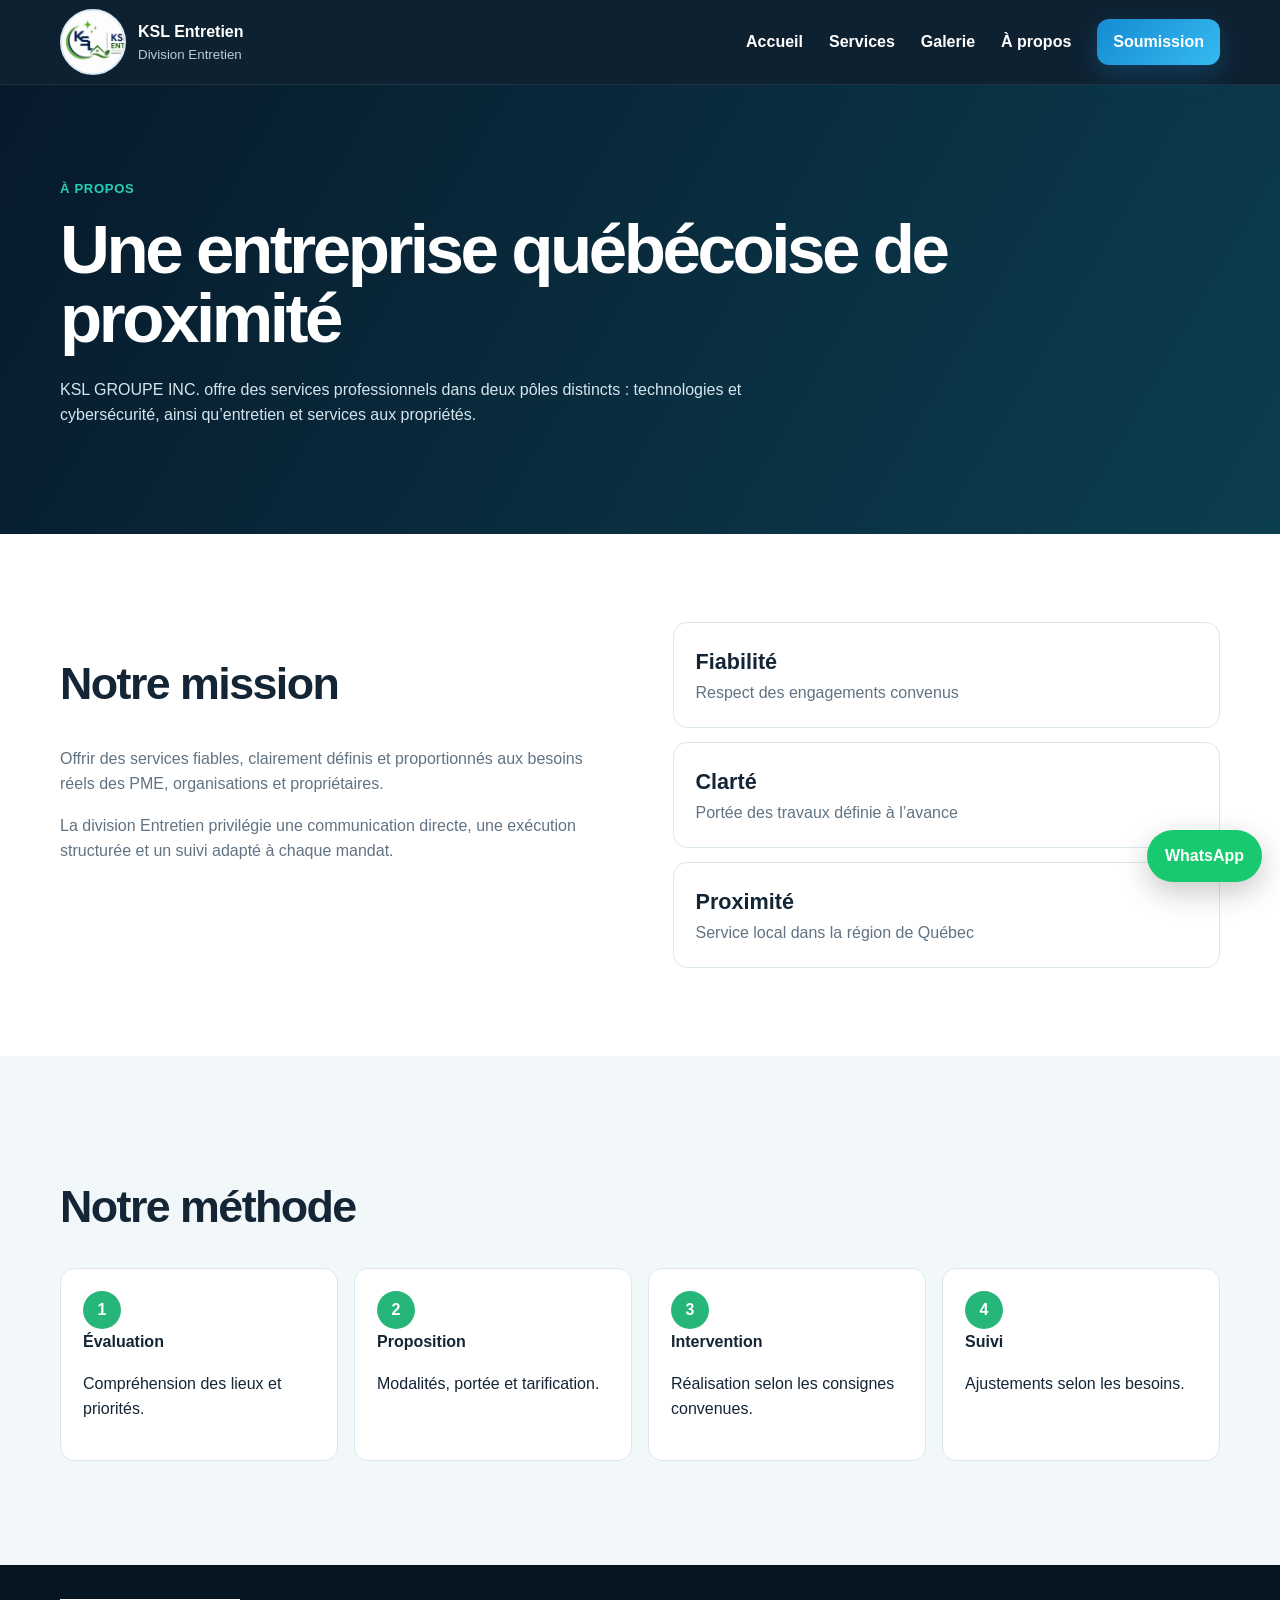
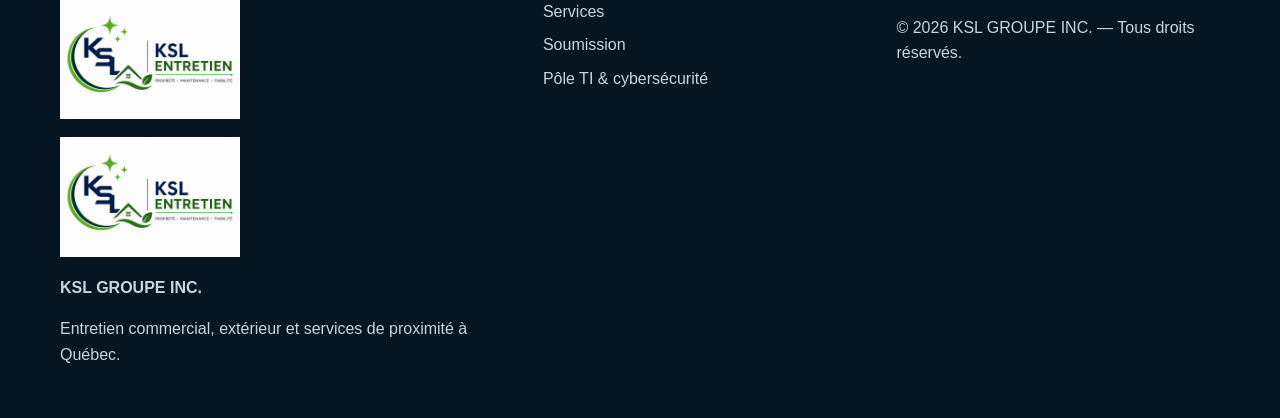
==== commit fe84ef55: "Ajout du logo KSL Entretien au pied de page" ====
--- a/a-propos.html
+++ b/a-propos.html
@@ -42,7 +42,7 @@
 </main>
 <footer class="footer">
   <div class="container footer-grid">
-    <div><strong>KSL GROUPE INC.</strong><p>Entretien commercial, extérieur et services de proximité à Québec.</p></div>
+    <div><img class="footer-logo" src="/assets/img/Logo.png" alt="KSL Entretien"><img class="footer-logo" src="/assets/img/Logo.png" alt="KSL Entretien"><strong>KSL GROUPE INC.</strong><p>Entretien commercial, extérieur et services de proximité à Québec.</p></div>
     <div><a href="services.html">Services</a><a href="soumission.html">Soumission</a><a href="https://technologies.kslgroupe.ca/">Pôle TI &amp; cybersécurité</a></div>
     <div><p>© <span id="year"></span> KSL GROUPE INC. — Tous droits réservés.</p></div>
   </div>
--- a/assets/css/main.css
+++ b/assets/css/main.css
@@ -35,4 +35,16 @@
   }
 }
 
+.footer-logo{
+  width:180px;
+  height:auto;
+  object-fit:contain;
+  display:block;
+  margin-bottom:18px;
+}
 
+@media(max-width:700px){
+  .footer-logo{
+    width:150px;
+  }
+}
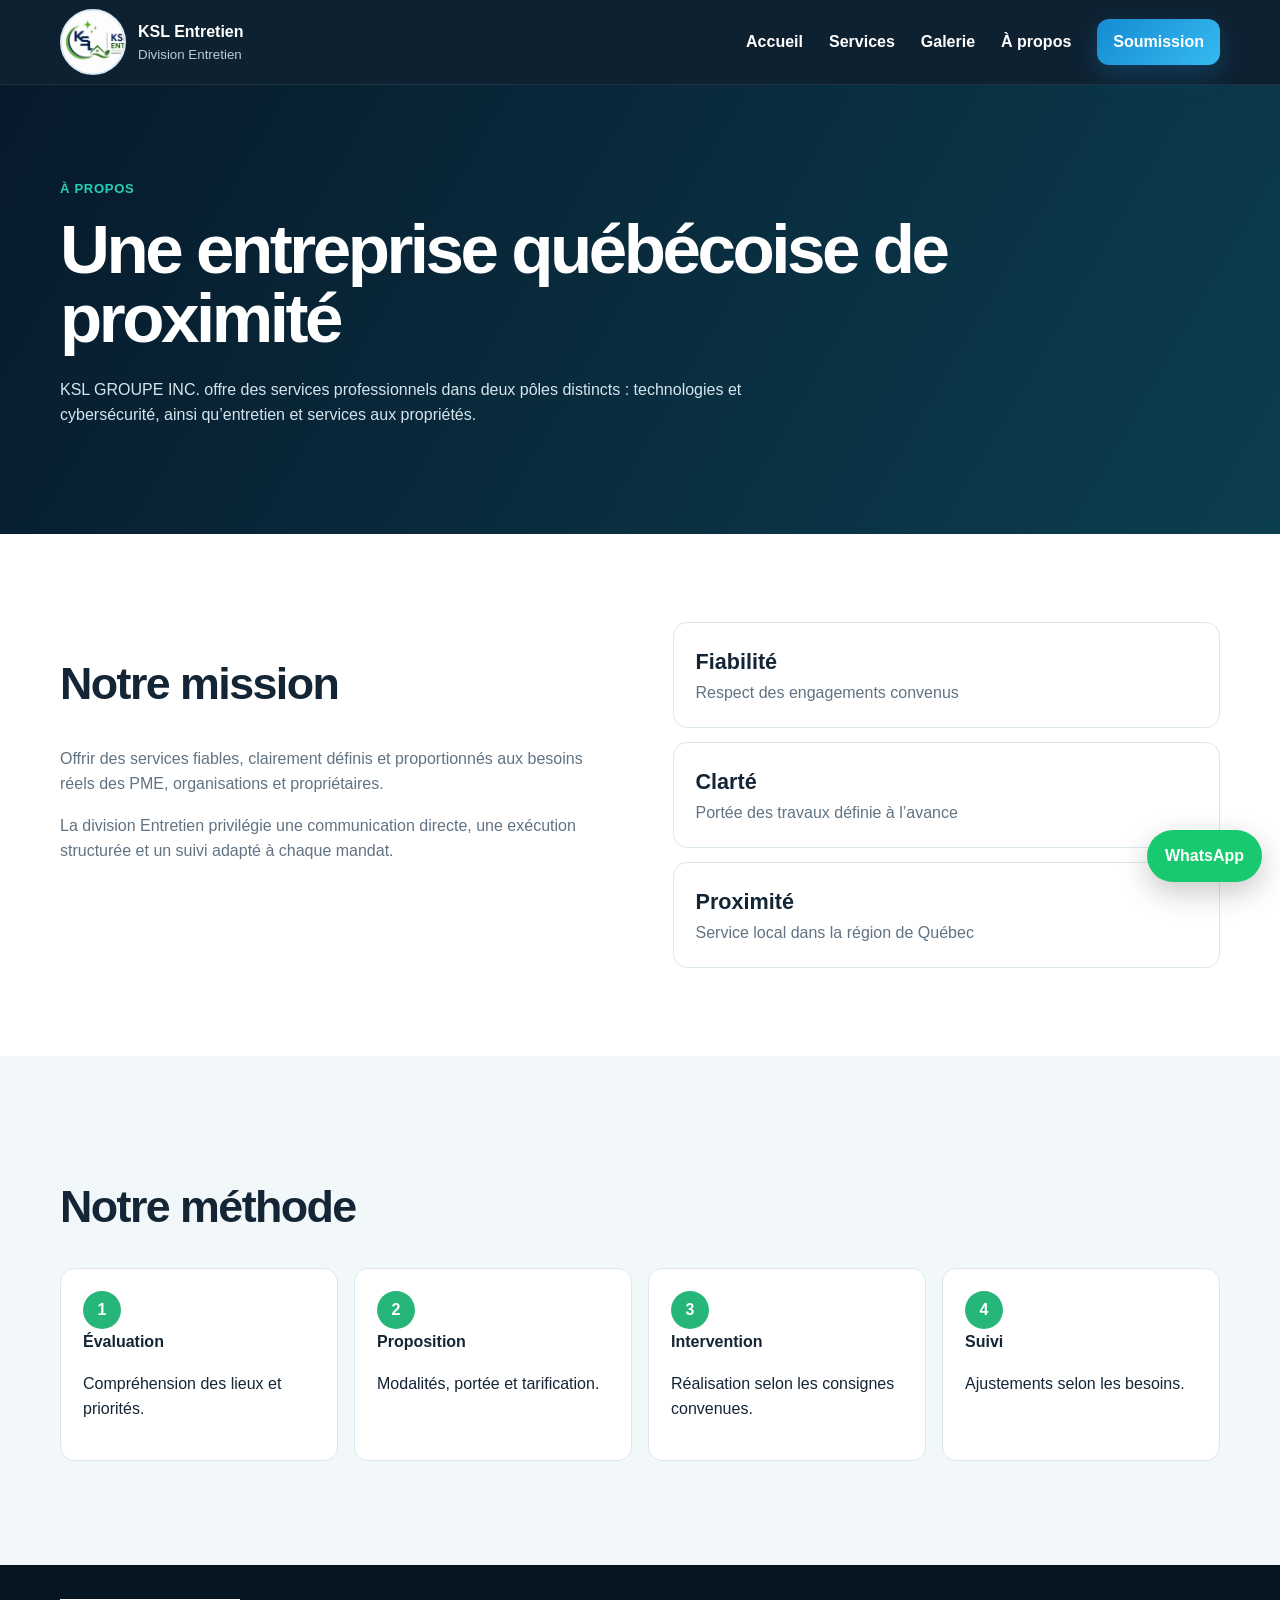
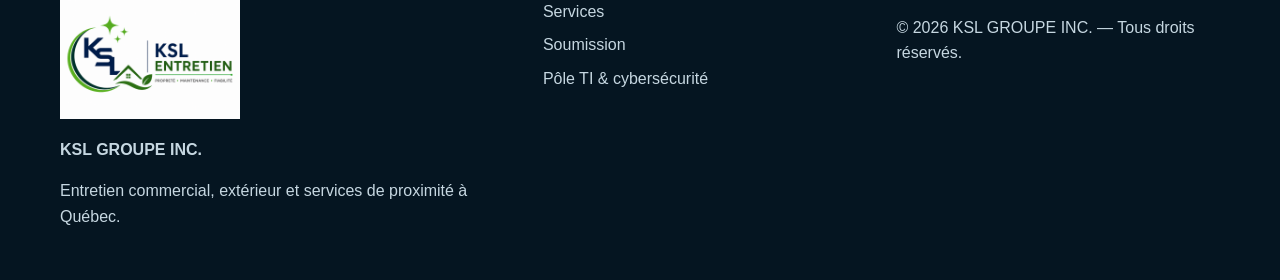
==== commit 3f698055: "Suppression doublon logo pied de page" ====
--- a/a-propos.html
+++ b/a-propos.html
@@ -42,7 +42,7 @@
 </main>
 <footer class="footer">
   <div class="container footer-grid">
-    <div><img class="footer-logo" src="/assets/img/Logo.png" alt="KSL Entretien"><img class="footer-logo" src="/assets/img/Logo.png" alt="KSL Entretien"><strong>KSL GROUPE INC.</strong><p>Entretien commercial, extérieur et services de proximité à Québec.</p></div>
+    <div><img class="footer-logo" src="/assets/img/Logo.png" alt="KSL Entretien"><strong>KSL GROUPE INC.</strong><p>Entretien commercial, extérieur et services de proximité à Québec.</p></div>
     <div><a href="services.html">Services</a><a href="soumission.html">Soumission</a><a href="https://technologies.kslgroupe.ca/">Pôle TI &amp; cybersécurité</a></div>
     <div><p>© <span id="year"></span> KSL GROUPE INC. — Tous droits réservés.</p></div>
   </div>
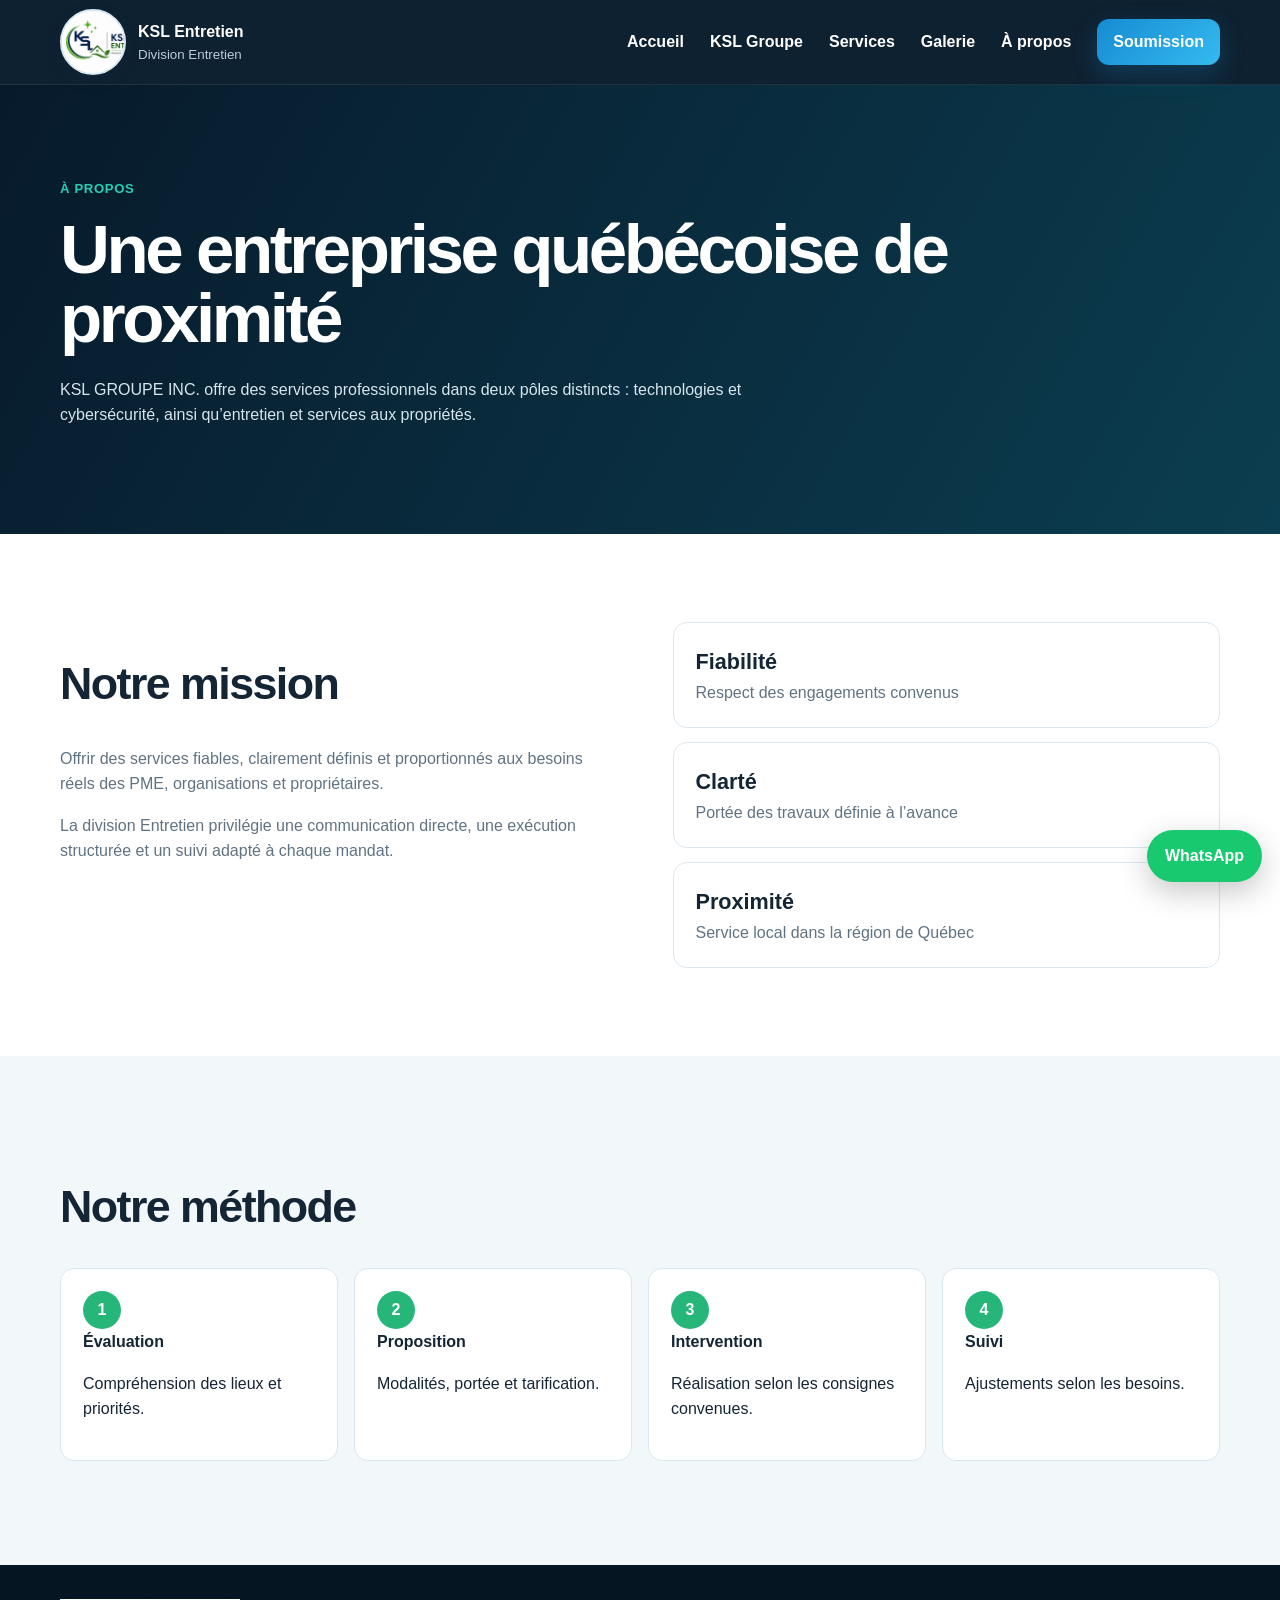
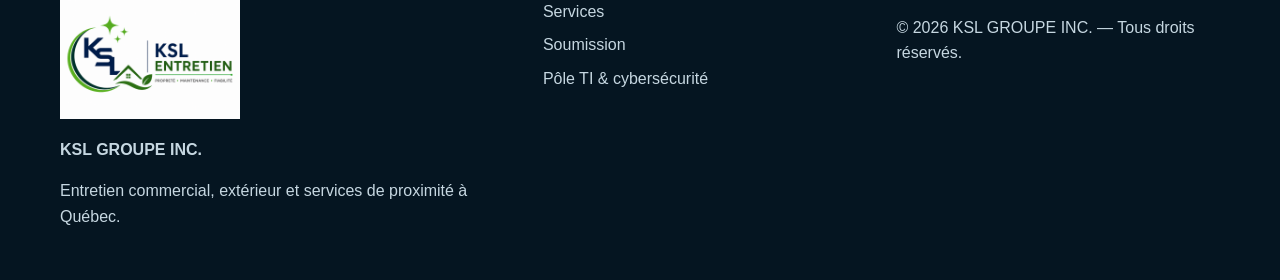
==== commit e947e371: "Ajoute un retour vers KSL Groupe sur a-propos.html" ====
--- a/a-propos.html
+++ b/a-propos.html
@@ -19,6 +19,7 @@
     <button class="menu-btn" aria-expanded="false">Menu</button>
     <nav class="nav">
       <a href="index.html">Accueil</a>
+      <a href="https://kslgroupe.ca/">KSL Groupe</a>
       <a href="services.html">Services</a>
       <a href="galerie.html">Galerie</a>
       <a href="a-propos.html">À propos</a>
--- a/assets/css/main.css
+++ b/assets/css/main.css
@@ -48,3 +48,22 @@
     width:150px;
   }
 }
+
+
+.gallery-toolbar{display:flex;gap:10px;flex-wrap:wrap;margin-bottom:22px}
+.gallery-filter{border:1px solid var(--line);background:#fff;color:var(--ink);padding:10px 15px;border-radius:999px;font-weight:800;cursor:pointer}
+.gallery-filter.active{background:var(--navy);color:#fff;border-color:var(--navy)}
+.gallery-status{margin:0 0 18px;color:var(--muted);font-weight:700}
+.gallery-card{border:1px solid var(--line);border-radius:var(--radius);overflow:hidden;background:#fff;box-shadow:0 10px 30px rgba(7,26,43,.06)}
+.gallery-image-button{display:block;width:100%;height:320px;border:0;padding:0;background:#eaf1f5;cursor:zoom-in;overflow:hidden}
+.gallery-image-button img{width:100%;height:100%;display:block;object-fit:cover;transition:transform .25s ease}
+.gallery-image-button:hover img{transform:scale(1.025)}
+.gallery-card-body{padding:18px 22px 22px}
+.gallery-card-body h3{padding:0!important;margin:8px 0 6px}
+.gallery-card-body p{padding:0!important;margin:0;color:var(--muted)}
+.gallery-chip{display:inline-block;padding:5px 9px;border-radius:999px;background:#e8f6fd;color:#087db9;font-size:.8rem;font-weight:800;text-transform:capitalize}
+.gallery-empty{grid-column:1/-1;padding:34px;text-align:center;background:var(--soft);border:1px dashed var(--line);border-radius:var(--radius);color:var(--muted)}
+.gallery-lightbox{position:fixed;inset:0;z-index:1000;background:rgba(2,11,18,.92);display:grid;place-items:center;padding:28px}
+.gallery-lightbox img{max-width:min(1100px,94vw);max-height:88vh;object-fit:contain;border-radius:14px;box-shadow:0 20px 60px rgba(0,0,0,.45)}
+.gallery-lightbox-close{position:fixed;top:20px;right:24px;width:44px;height:44px;border:0;border-radius:50%;background:#fff;color:#071a2b;font-size:30px;line-height:1;cursor:pointer}
+@media(max-width:650px){.gallery-image-button{height:280px}}
